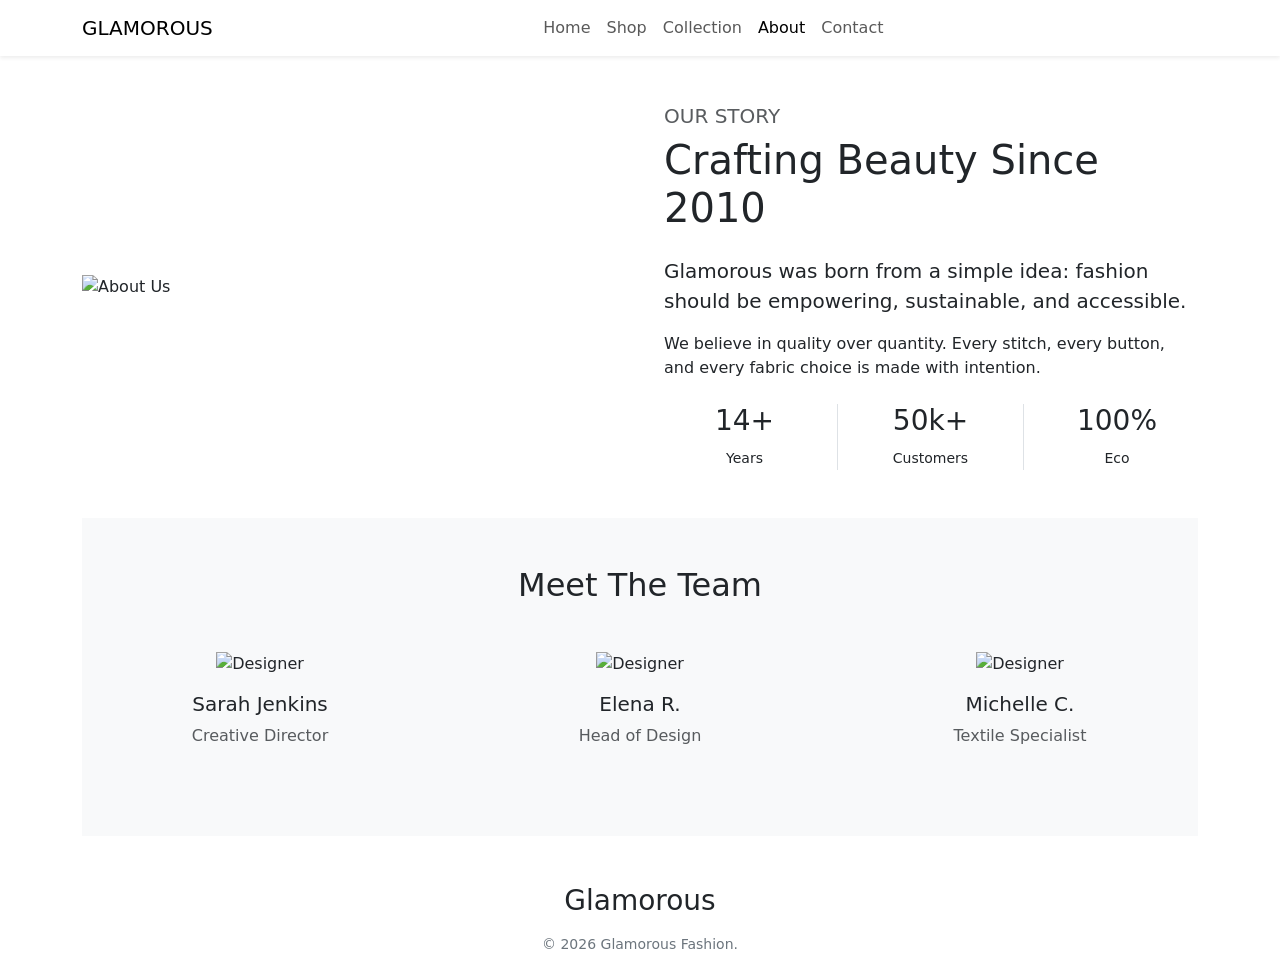
==== about.html @ 3c0deda7 "Add files via upload" ====
<!DOCTYPE html>
<html lang="en">
<head>
    <meta charset="UTF-8">
    <meta name="viewport" content="width=device-width, initial-scale=1.0">
    <title>GLAMOROUS | About</title>
    <link href="https://cdn.jsdelivr.net/npm/bootstrap@5.3.0/dist/css/bootstrap.min.css" rel="stylesheet">
    <link rel="stylesheet" href="https://cdn.jsdelivr.net/npm/bootstrap-icons@1.10.5/font/bootstrap-icons.css">
    <link href="https://fonts.googleapis.com/css2?family=Playfair+Display:wght@400;600;700&family=Lato:wght@300;400;700&display=swap" rel="stylesheet">
    <link rel="stylesheet" href="Assets/css/style.css">
</head>
<body>

    <nav class="navbar navbar-expand-lg navbar-light bg-white sticky-top shadow-sm">
        <div class="container">
            <a class="navbar-brand" href="index.html">GLAMOROUS</a>
            <button class="navbar-toggler" type="button" data-bs-toggle="collapse" data-bs-target="#navbarNav"><span class="navbar-toggler-icon"></span></button>
            <div class="collapse navbar-collapse justify-content-center" id="navbarNav">
                <ul class="navbar-nav">
                    <li class="nav-item"><a class="nav-link" href="index.html">Home</a></li>
                    <li class="nav-item"><a class="nav-link" href="shop.html">Shop</a></li>
                    <li class="nav-item"><a class="nav-link" href="collection.html">Collection</a></li>
                    <li class="nav-item"><a class="nav-link active" href="about.html">About</a></li>
                    <li class="nav-item"><a class="nav-link" href="contact.html">Contact</a></li>
                </ul>
            </div>
        </div>
    </nav>

    <div class="container my-5">
        <div class="row align-items-center mb-5">
            <div class="col-lg-6 mb-4 mb-lg-0">
                <img src="Assets/Images/Fashion/about1.avif" class="img-fluid w-100" alt="About Us">
            </div>
            <div class="col-lg-6 ps-lg-4">
                <h5 class="text-uppercase text-muted mb-2">Our Story</h5>
                <h1 class="mb-4">Crafting Beauty Since 2010</h1>
                <p class="lead">Glamorous was born from a simple idea: fashion should be empowering, sustainable, and accessible.</p>
                <p>We believe in quality over quantity. Every stitch, every button, and every fabric choice is made with intention.</p>
                <div class="row mt-4 text-center">
                    <div class="col-4 border-end"><h3>14+</h3><small>Years</small></div>
                    <div class="col-4 border-end"><h3>50k+</h3><small>Customers</small></div>
                    <div class="col-4"><h3>100%</h3><small>Eco</small></div>
                </div>
            </div>
        </div>

        <div class="bg-light py-5 text-center">
            <h2 class="mb-5">Meet The Team</h2>
            <div class="row justify-content-center">
                <!-- Team Member 1 -->
                <div class="col-md-4 col-sm-6 mb-4">
                    <img src="Assets/Images/Fashion/about2.avif" class="team-img mb-3" alt="Designer">
                    <h5>Sarah Jenkins</h5>
                    <p class="text-muted">Creative Director</p>
                </div>
                <!-- Team Member 2 -->
                <div class="col-md-4 col-sm-6 mb-4">
                    <img src="Assets/Images/Fashion/about3.avif" class="team-img mb-3" alt="Designer">
                    <h5>Elena R.</h5>
                    <p class="text-muted">Head of Design</p>
                </div>
                <!-- Team Member 3 -->
                <div class="col-md-4 col-sm-6 mb-4">
                    <img src="Assets/Images/Fashion/about4.avif" class="team-img mb-3" alt="Designer">
                    <h5>Michelle C.</h5>
                    <p class="text-muted">Textile Specialist</p>
                </div>
            </div>
        </div>
    </div>

    <footer>
        <div class="container text-center">
            <h3 class="mb-3">Glamorous</h3>
            <p class="small text-secondary">&copy; 2026 Glamorous Fashion.</p>
        </div>
    </footer>

    <script src="https://cdn.jsdelivr.net/npm/bootstrap@5.3.0/dist/js/bootstrap.bundle.min.js"></script>
</body>
</html>
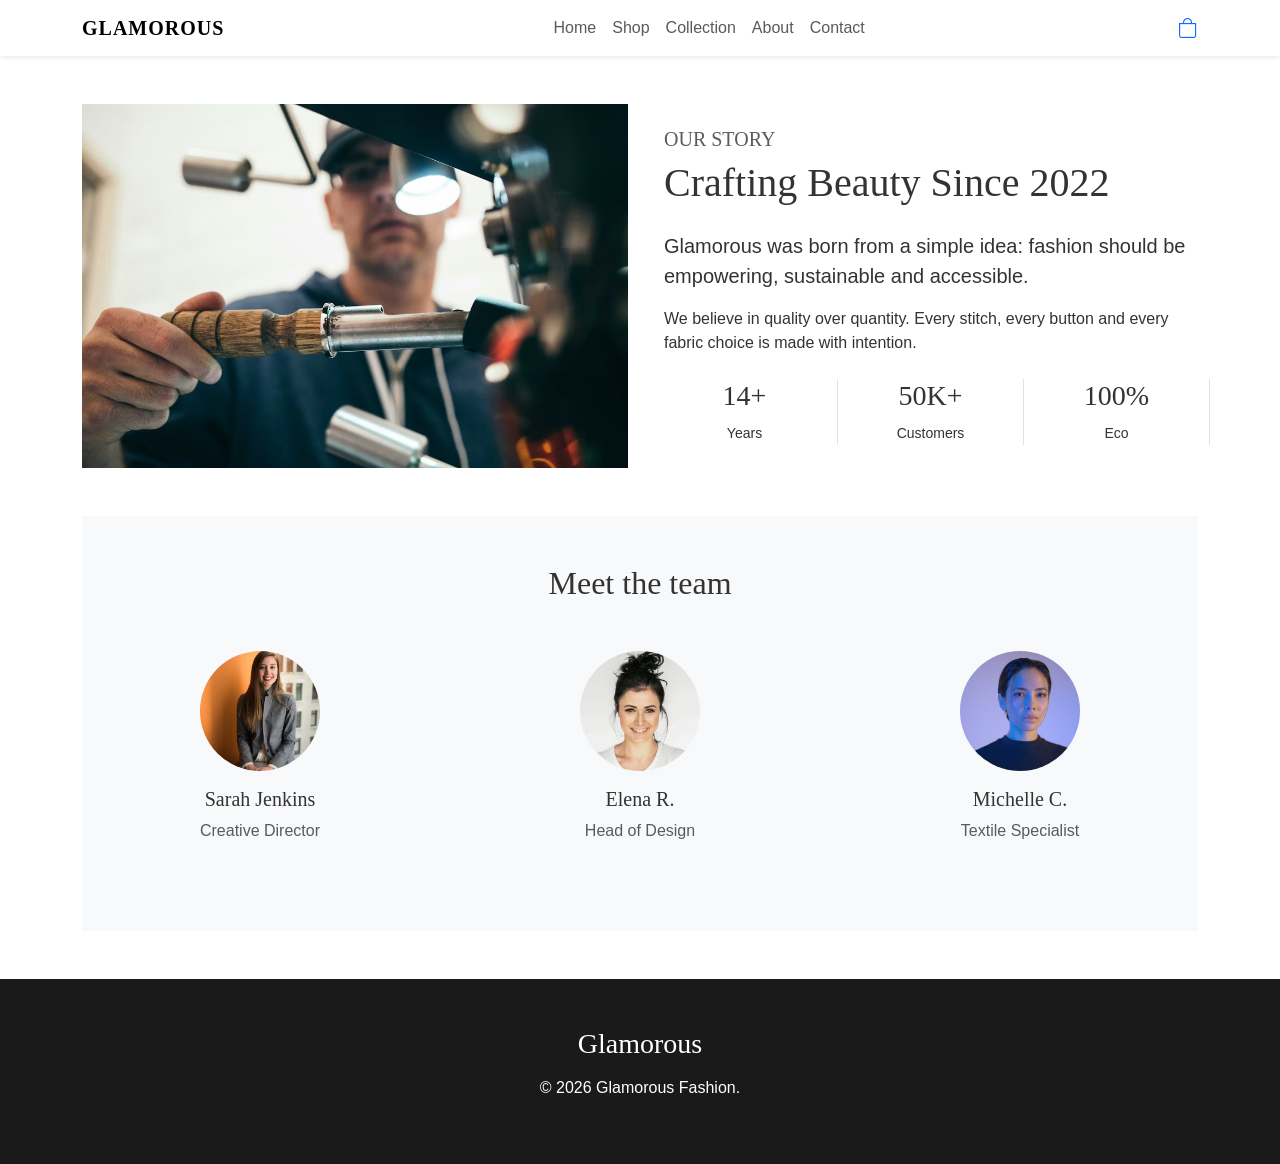
==== commit 8e1f5301: "Add files via upload" ====
--- a/about.html
+++ b/about.html
@@ -4,63 +4,62 @@
     <meta charset="UTF-8">
     <meta name="viewport" content="width=device-width, initial-scale=1.0">
     <title>GLAMOROUS | About</title>
-    <link href="https://cdn.jsdelivr.net/npm/bootstrap@5.3.0/dist/css/bootstrap.min.css" rel="stylesheet">
+    <link href="https://cdn.jsdelivr.net/npm/bootstrap@5.3.8/dist/css/bootstrap.min.css" rel="stylesheet" integrity="sha384-sRIl4kxILFvY47J16cr9ZwB07vP4J8+LH7qKQnuqkuIAvNWLzeN8tE5YBujZqJLB" crossorigin="anonymous">
     <link rel="stylesheet" href="https://cdn.jsdelivr.net/npm/bootstrap-icons@1.10.5/font/bootstrap-icons.css">
     <link href="https://fonts.googleapis.com/css2?family=Playfair+Display:wght@400;600;700&family=Lato:wght@300;400;700&display=swap" rel="stylesheet">
     <link rel="stylesheet" href="Assets/css/style.css">
 </head>
 <body>
-
     <nav class="navbar navbar-expand-lg navbar-light bg-white sticky-top shadow-sm">
         <div class="container">
             <a class="navbar-brand" href="index.html">GLAMOROUS</a>
-            <button class="navbar-toggler" type="button" data-bs-toggle="collapse" data-bs-target="#navbarNav"><span class="navbar-toggler-icon"></span></button>
+            <button class="navbar-toggler" type="button" bata-bs-toggle="collapse" data-bs-target="#navbarNav">
+                <span class="navbar-toggler-icon"></span>
+            </button>
             <div class="collapse navbar-collapse justify-content-center" id="navbarNav">
                 <ul class="navbar-nav">
                     <li class="nav-item"><a class="nav-link" href="index.html">Home</a></li>
                     <li class="nav-item"><a class="nav-link" href="shop.html">Shop</a></li>
                     <li class="nav-item"><a class="nav-link" href="collection.html">Collection</a></li>
-                    <li class="nav-item"><a class="nav-link active" href="about.html">About</a></li>
+                    <li class="nav-item"><a class="nav-link" href="about.html">About</a></li>
                     <li class="nav-item"><a class="nav-link" href="contact.html">Contact</a></li>
                 </ul>
             </div>
+            <div class="d-flex gap-3"><a href="#"><i class="bi bi-bag fs-5"></i></a></div>
         </div>
     </nav>
 
     <div class="container my-5">
         <div class="row align-items-center mb-5">
             <div class="col-lg-6 mb-4 mb-lg-0">
-                <img src="Assets/Images/Fashion/about1.avif" class="img-fluid w-100" alt="About Us">
+                <img src="Assets/Images/Fashion/about1.avif" class="img-fluid w-100" alt="About us">
             </div>
             <div class="col-lg-6 ps-lg-4">
                 <h5 class="text-uppercase text-muted mb-2">Our Story</h5>
-                <h1 class="mb-4">Crafting Beauty Since 2010</h1>
-                <p class="lead">Glamorous was born from a simple idea: fashion should be empowering, sustainable, and accessible.</p>
-                <p>We believe in quality over quantity. Every stitch, every button, and every fabric choice is made with intention.</p>
+                <h1 class="mb-4">Crafting Beauty Since 2022</h1>
+                <p class="lead">Glamorous was born from a simple idea: fashion should be empowering, sustainable and accessible.</p>
+                <p>We believe in quality over quantity. Every stitch, every button and every fabric choice is made with intention.</p>
                 <div class="row mt-4 text-center">
                     <div class="col-4 border-end"><h3>14+</h3><small>Years</small></div>
-                    <div class="col-4 border-end"><h3>50k+</h3><small>Customers</small></div>
-                    <div class="col-4"><h3>100%</h3><small>Eco</small></div>
+                    <div class="col-4 border-end"><h3>50K+</h3><small>Customers</small></div>
+                    <div class="col-4 border-end"><h3>100%</h3><small>Eco</small></div>
                 </div>
             </div>
         </div>
 
         <div class="bg-light py-5 text-center">
-            <h2 class="mb-5">Meet The Team</h2>
+            <h2 class="mb-5">Meet the team</h2>
             <div class="row justify-content-center">
-                <!-- Team Member 1 -->
                 <div class="col-md-4 col-sm-6 mb-4">
                     <img src="Assets/Images/Fashion/about2.avif" class="team-img mb-3" alt="Designer">
                     <h5>Sarah Jenkins</h5>
                     <p class="text-muted">Creative Director</p>
                 </div>
-                <!-- Team Member 2 -->
                 <div class="col-md-4 col-sm-6 mb-4">
                     <img src="Assets/Images/Fashion/about3.avif" class="team-img mb-3" alt="Designer">
                     <h5>Elena R.</h5>
                     <p class="text-muted">Head of Design</p>
                 </div>
-                <!-- Team Member 3 -->
                 <div class="col-md-4 col-sm-6 mb-4">
                     <img src="Assets/Images/Fashion/about4.avif" class="team-img mb-3" alt="Designer">
                     <h5>Michelle C.</h5>
@@ -69,14 +68,15 @@
             </div>
         </div>
     </div>
-
+    
     <footer>
         <div class="container text-center">
             <h3 class="mb-3">Glamorous</h3>
-            <p class="small text-secondary">&copy; 2026 Glamorous Fashion.</p>
+            <p class="small-text-secondary">&copy; 2026 Glamorous Fashion.</p>
         </div>
     </footer>
+    
+    <script src="https://cdn.jsdelivr.net/npm/bootstrap@5.3.8/dist/js/bootstrap.bundle.min.js" integrity="sha384-FKyoEForCGlyvwx9Hj09JcYn3nv7wiPVlz7YYwJrWVcXK/BmnVDxM+D2scQbITxI" crossorigin="anonymous"></script>
 
-    <script src="https://cdn.jsdelivr.net/npm/bootstrap@5.3.0/dist/js/bootstrap.bundle.min.js"></script>
 </body>
 </html>
--- a/Assets/css/style.css
+++ b/Assets/css/style.css
@@ -0,0 +1,115 @@
+:root {
+    --primary: #1a1a1a;
+    --accent: #d4a373;
+    --font-head: 'Playfair Display', serif;
+    --font-body: 'Lato', sans-serif;
+    --bg-light: #f8f9fa;
+}
+body {
+    font-family: var(--font-body);
+    display: flex;
+    flex-direction: column;
+    min-height: 100vh;
+    color: #333;
+}
+h1, h2, h3, h4, h5, h6, .navbar-brand {
+    font-family: var(--font-head);
+}
+.navbar-brand {
+    font-weight: 700;
+    letter-spacing: 1px;
+}
+.navbar {
+    box-shadow: 0 2px 10px rgba(0,0,0,0.05);
+}
+.btn-custom {
+    background: var(--primary);
+    color: #fff;
+    border: 2px solid var(--primary);
+    text-transform: uppercase;
+    letter-spacing: 1px;
+    padding: 10px 25px;
+    transition: all 0.3s ease;
+}
+.btn-custom:hover {
+    background: transparent;
+    color: #fff;
+}
+.hero {
+    background: linear-gradient(rgba(0,0,0,0.3), rgba(0,0,0,0.3)), url('../Images/Fashion/bg.jpg') center/cover no-repeat;
+    min-height: 60vh;
+    display: flex;
+    align-items: center;
+    justify-content: center;
+    color: #fff;
+    text-align: center;
+    padding: 0 15px;
+}
+.collection-hero {
+    background: url('../Images/Fashion/col1.gif') center/cover no-repeat;
+    height: 40vh;
+    display: flex;
+    align-items: center;
+    justify-content: center;
+    color: #fff;
+    text-shadow: 0 2px 4px rgba(0,0,0,0.5);
+}
+.card {
+    border: none;
+    box-shadow: 0 4px 6px rgba(0,0,0,0.05);
+    transition: transform 0.3s ease;
+}
+.card:hover {
+    transform: translateY(-5px);
+}
+.card-img-top {
+    height: 350px;
+    object-fit: cover;
+}
+.shop-img {
+    height: 300px;
+    object-fit: cover;
+}
+.team-img {
+    width: 120px;
+    height: 120px;
+    object-fit: cover;
+    border-radius: 50%;
+}
+.contact-box {
+    background-color: var(--bg-light);
+    padding: 2rem;
+    height: 100%;
+}
+footer {
+    background: var(--primary);
+    color: #fff;
+    padding: 3rem 0;
+    margin-top: auto;
+}
+footer a {
+    color: #bbb;
+    text-decoration: none;
+    display: block;
+    margin-bottom: 0.5rem;
+    transition: color 0.3s;
+}
+footer a:hover {
+    color: #fff;
+}
+@media (min-width: 768px) {
+    .hero {
+        min-height: 80vh;
+    }
+    .hero h1 {
+        font-size: 3.5rem;
+    }
+    .collection-hero {
+        height: 50vh;
+    }
+}
+@media (max-width: 576px) {
+    .navbar-brand {
+        font-size: 1.4rem;
+    }
+}
